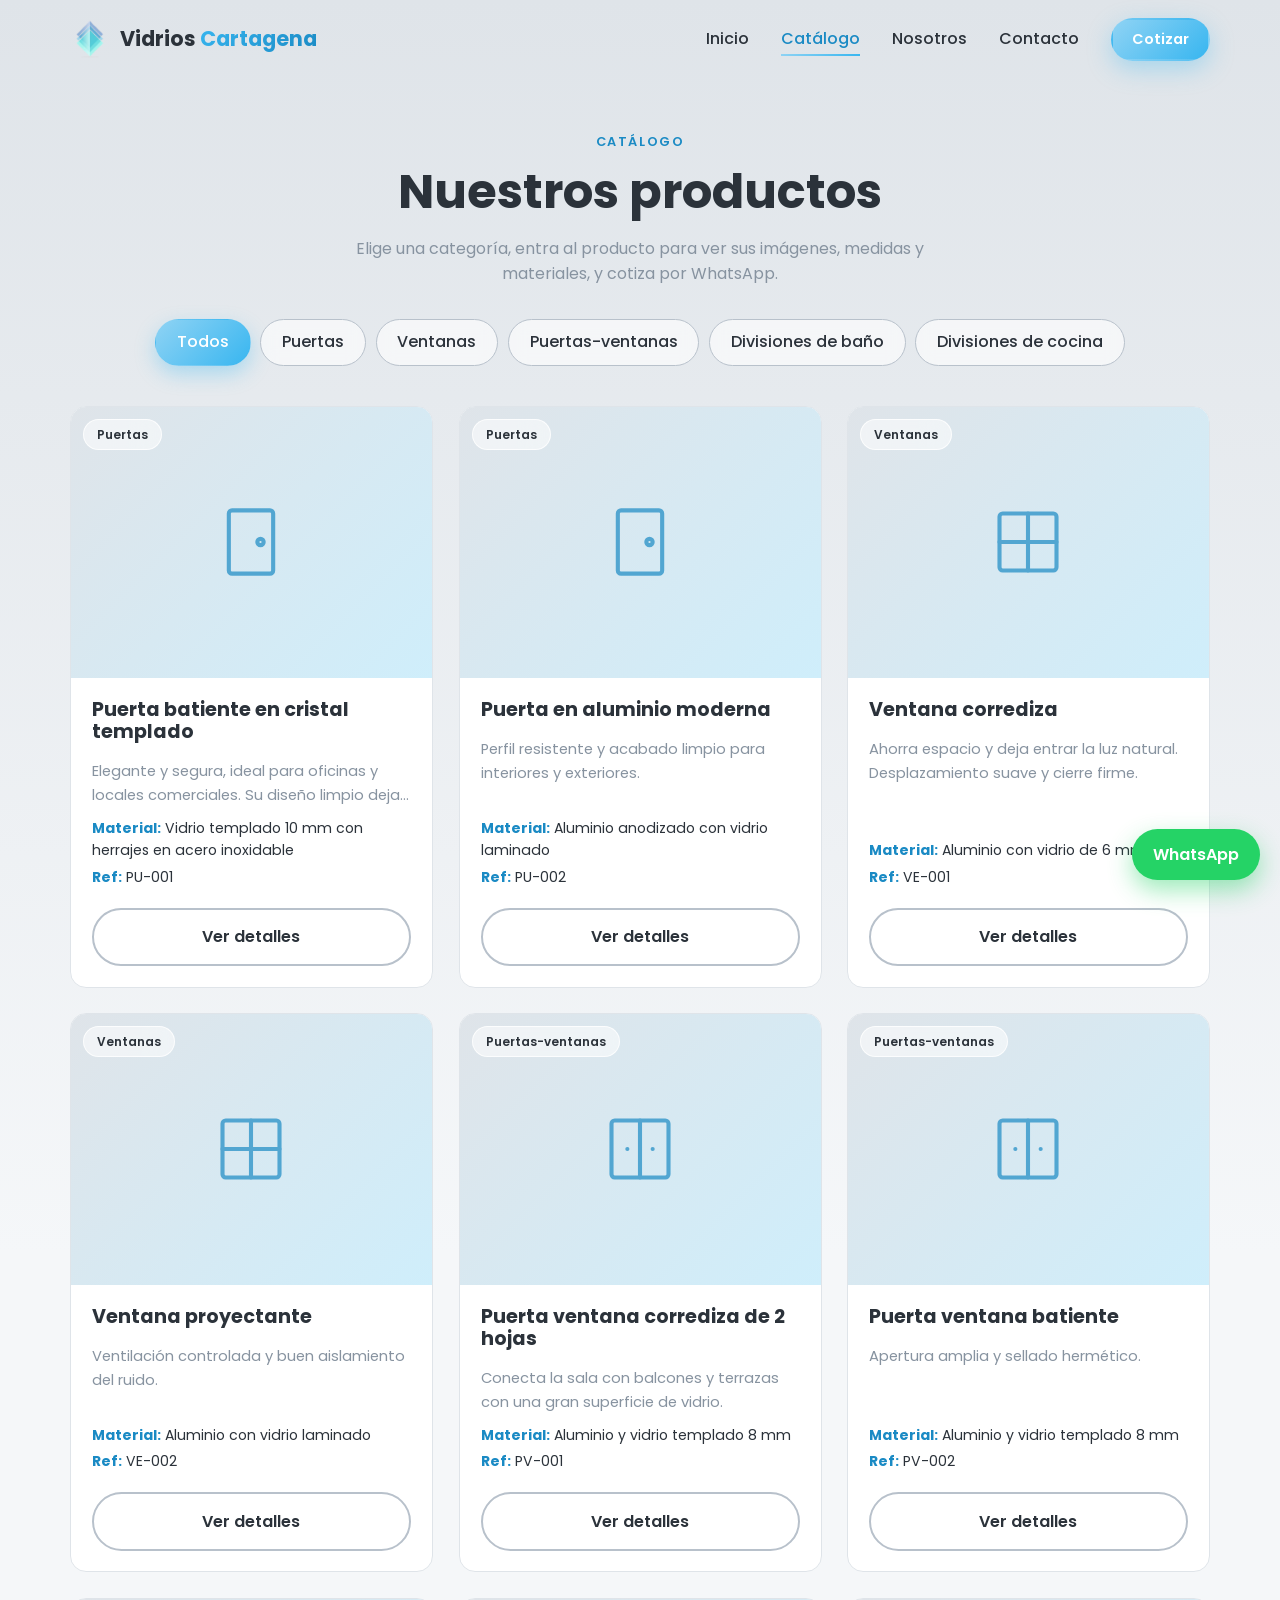
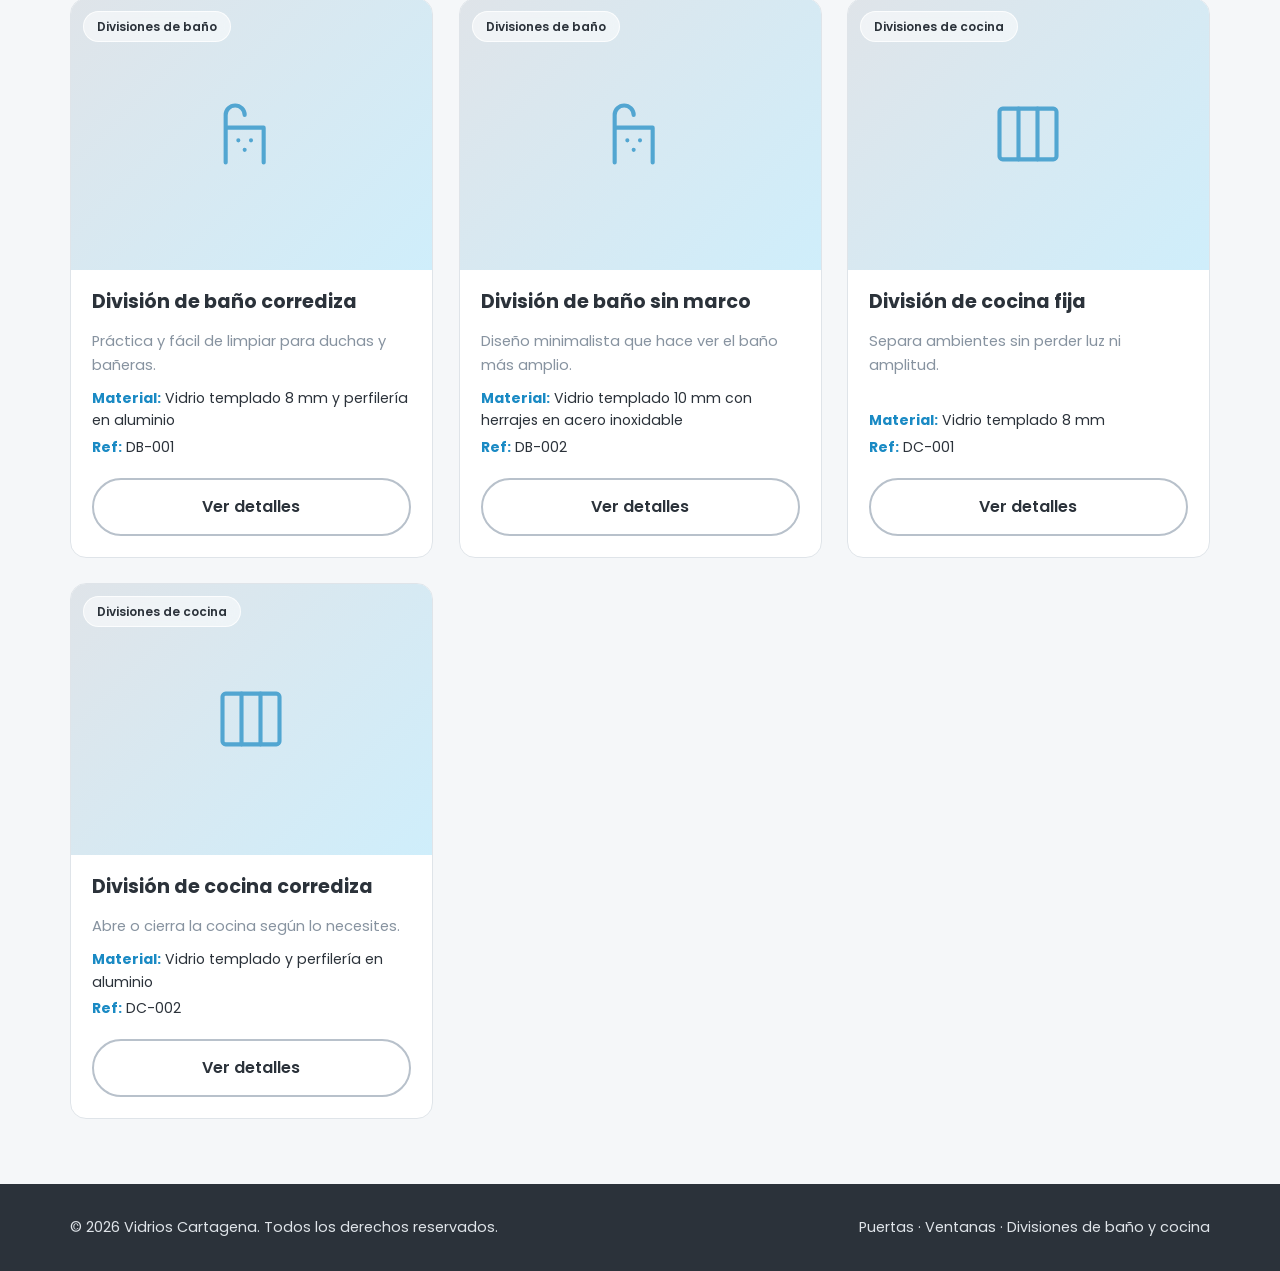
==== catalogo.html @ f234d4eb "feat: vista previa de producto al compartir por WhatsApp" ====
﻿<!DOCTYPE html>
<html lang="es">
<head>
  <meta charset="UTF-8">
  <meta name="viewport" content="width=device-width, initial-scale=1.0">
  <meta name="description" content="Catálogo de puertas, ventanas, puertas ventana y divisiones de baño y cocina de Vidrios Cartagena.">
  <title>Catálogo | Vidrios Cartagena</title>
  <link rel="icon" type="image/png" href="assets/img/logo/favicon.png">
  <link rel="preconnect" href="https://fonts.googleapis.com">
  <link rel="preconnect" href="https://fonts.gstatic.com" crossorigin>
  <link href="https://fonts.googleapis.com/css2?family=Poppins:wght@400;500;600;700&display=swap" rel="stylesheet">
  <link rel="stylesheet" href="assets/css/main.css">
</head>
<body data-page="catalogo">
  <div id="site-header"></div>

  <main>
    <section class="page-top">
      <div class="container">
        <div class="section-head">
          <span class="eyebrow">Catálogo</span>
          <h1>Nuestros productos</h1>
          <p>Elige una categoría, entra al producto para ver sus imágenes, medidas y materiales, y cotiza por WhatsApp.</p>
        </div>
        <div class="filters" id="filtros" role="group" aria-label="Categorías"></div>
        <div class="products" id="productos"></div>
        <p class="empty" id="sin-resultados" hidden>Pronto agregaremos productos en esta categoría.</p>
      </div>
    </section>
  </main>

  <div id="site-footer"></div>
  <script src="assets/js/main.js" type="module"></script>
</body>
</html>
---- assets/css/main.css ----
﻿@import "base/variables.css";
@import "base/reset.css";
@import "base/typography.css";
@import "components/navbar.css";
@import "components/buttons.css";
@import "components/cards.css";
@import "components/hero.css";
@import "components/gallery.css";
@import "components/footer.css";
@import "components/catalog.css";
@import "components/product.css";
@import "animations.css";
@import "responsive.css";
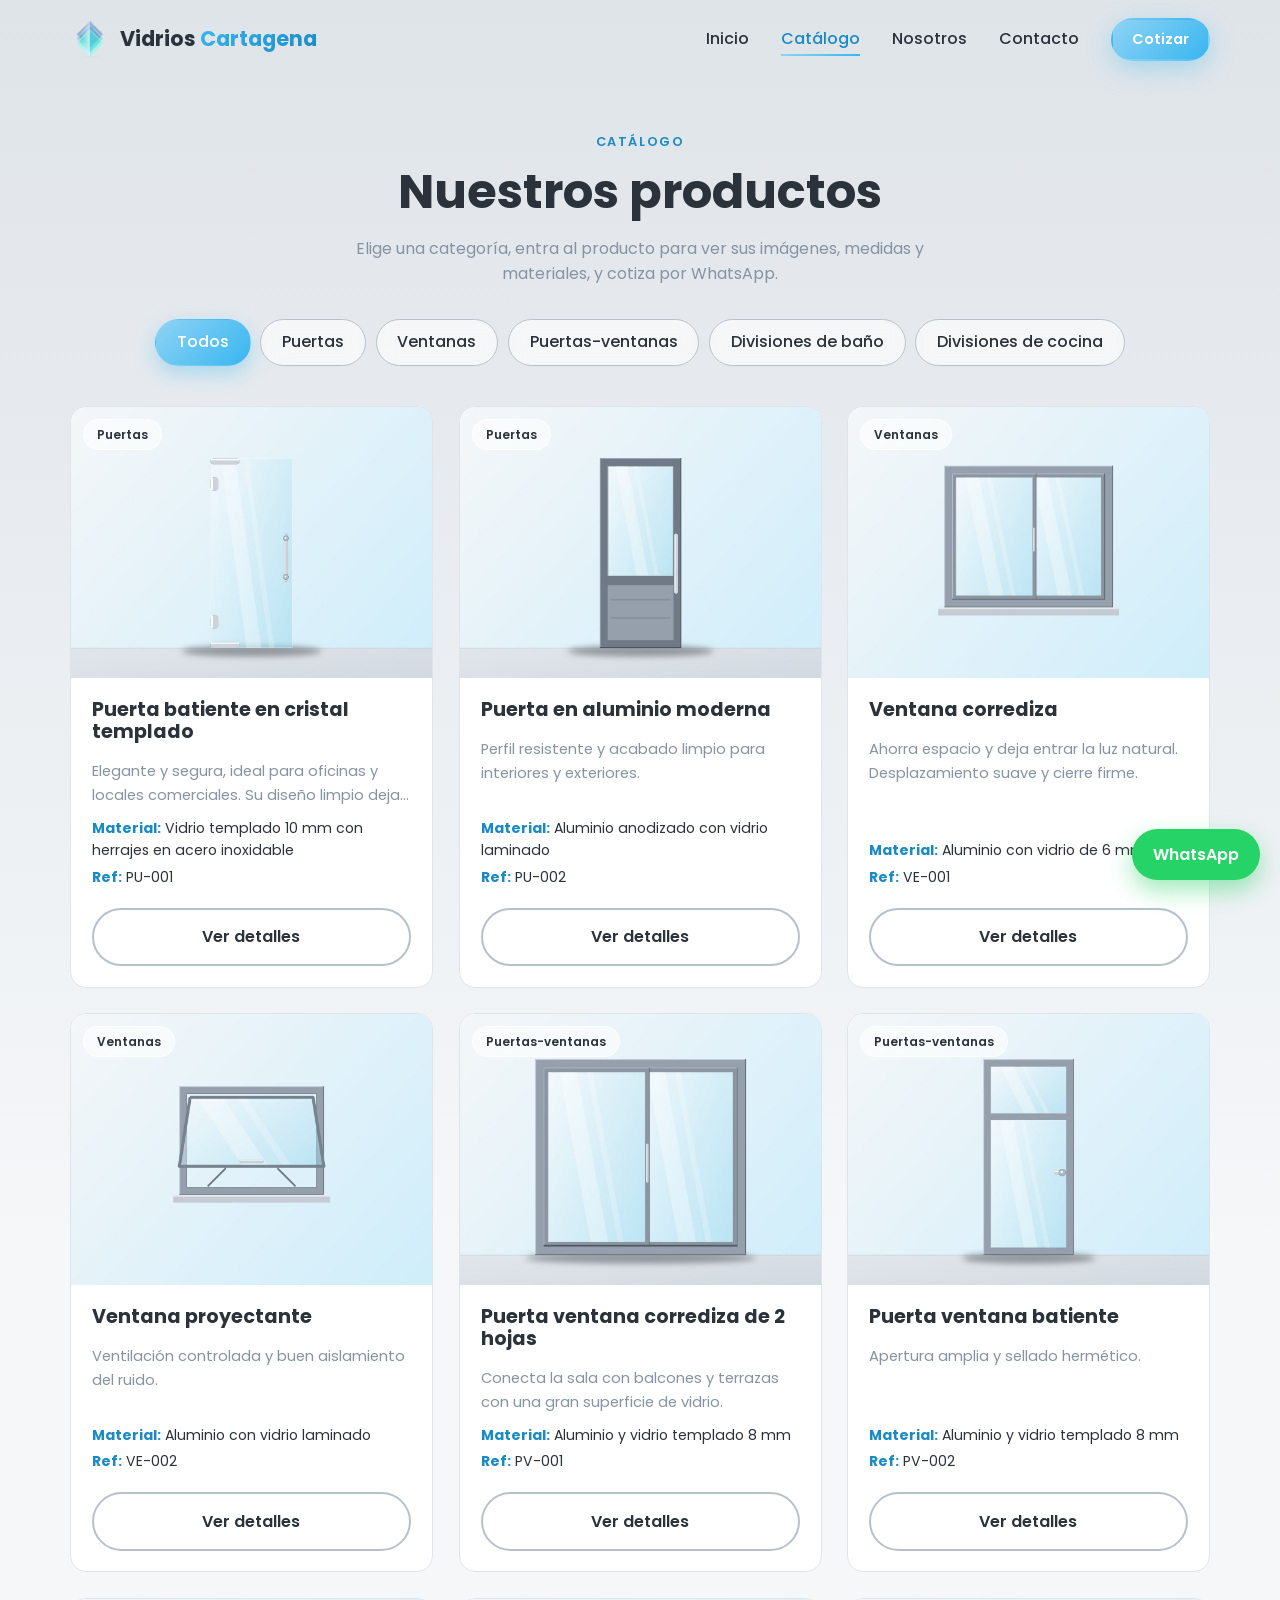
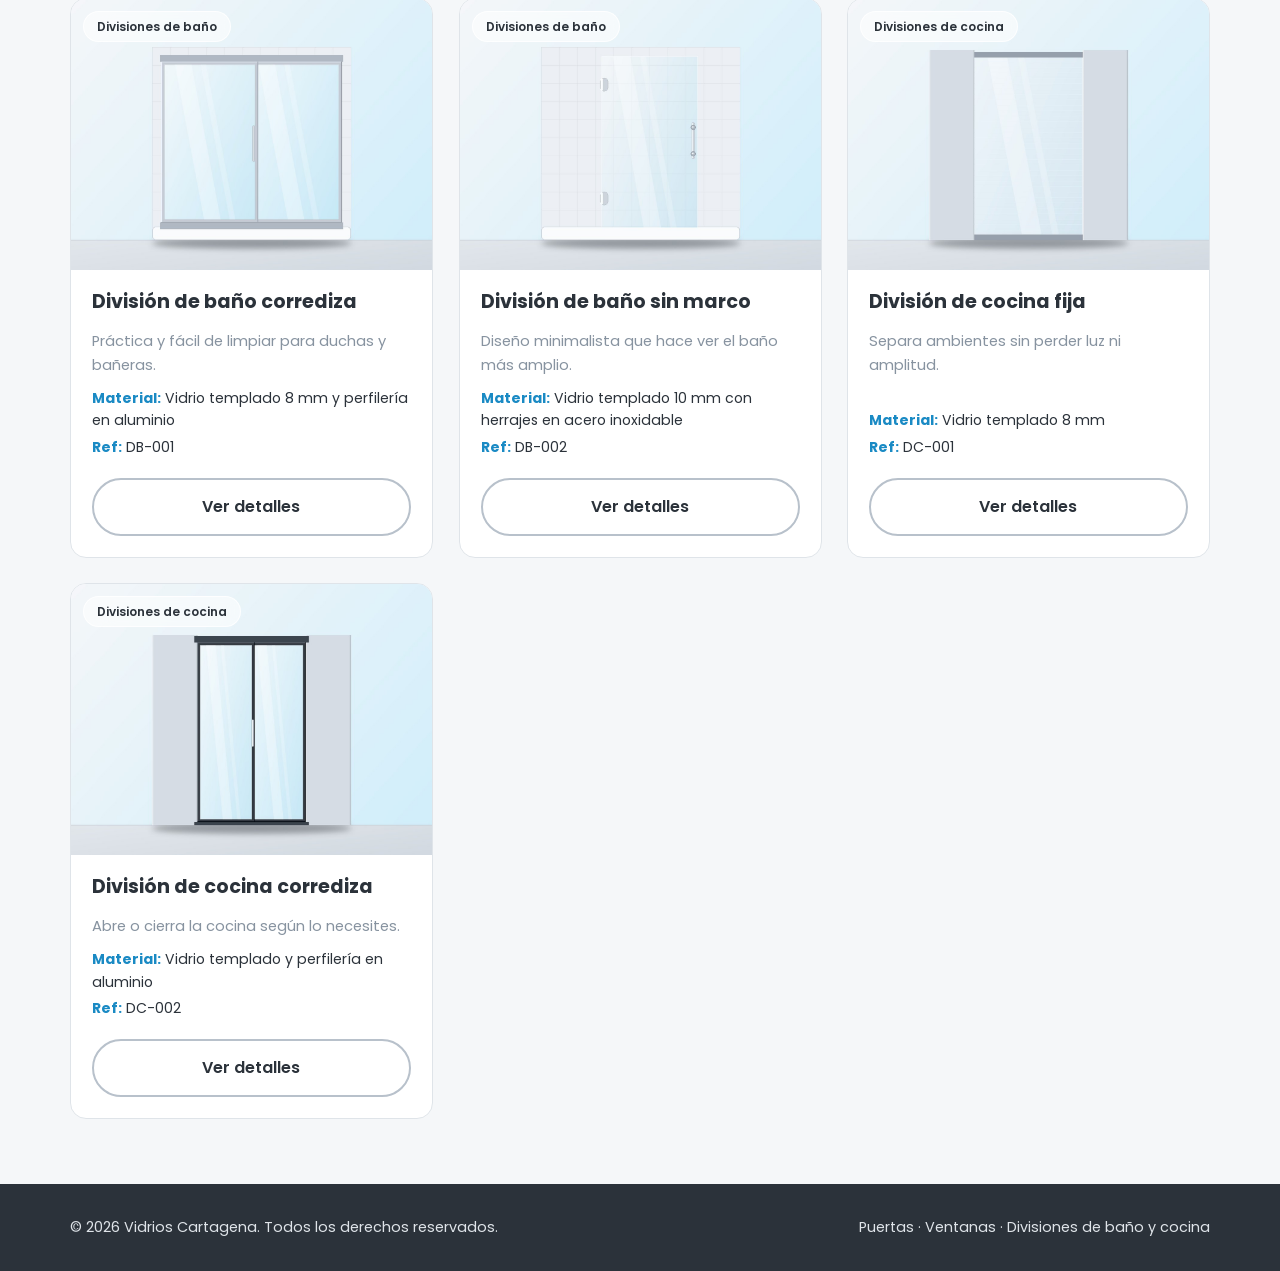
==== commit 1d5d8dd5: "feat: diseño responsive para telefono" ====
--- a/catalogo.html
+++ b/catalogo.html
@@ -2,7 +2,8 @@
 <html lang="es">
 <head>
   <meta charset="UTF-8">
-  <meta name="viewport" content="width=device-width, initial-scale=1.0">
+  <meta name="viewport" content="width=device-width, initial-scale=1.0, viewport-fit=cover">
+  <meta name="theme-color" content="#dfe4e9">
   <meta name="description" content="Catálogo de puertas, ventanas, puertas ventana y divisiones de baño y cocina de Vidrios Cartagena.">
   <title>Catálogo | Vidrios Cartagena</title>
   <link rel="icon" type="image/png" href="assets/img/logo/favicon.png">
